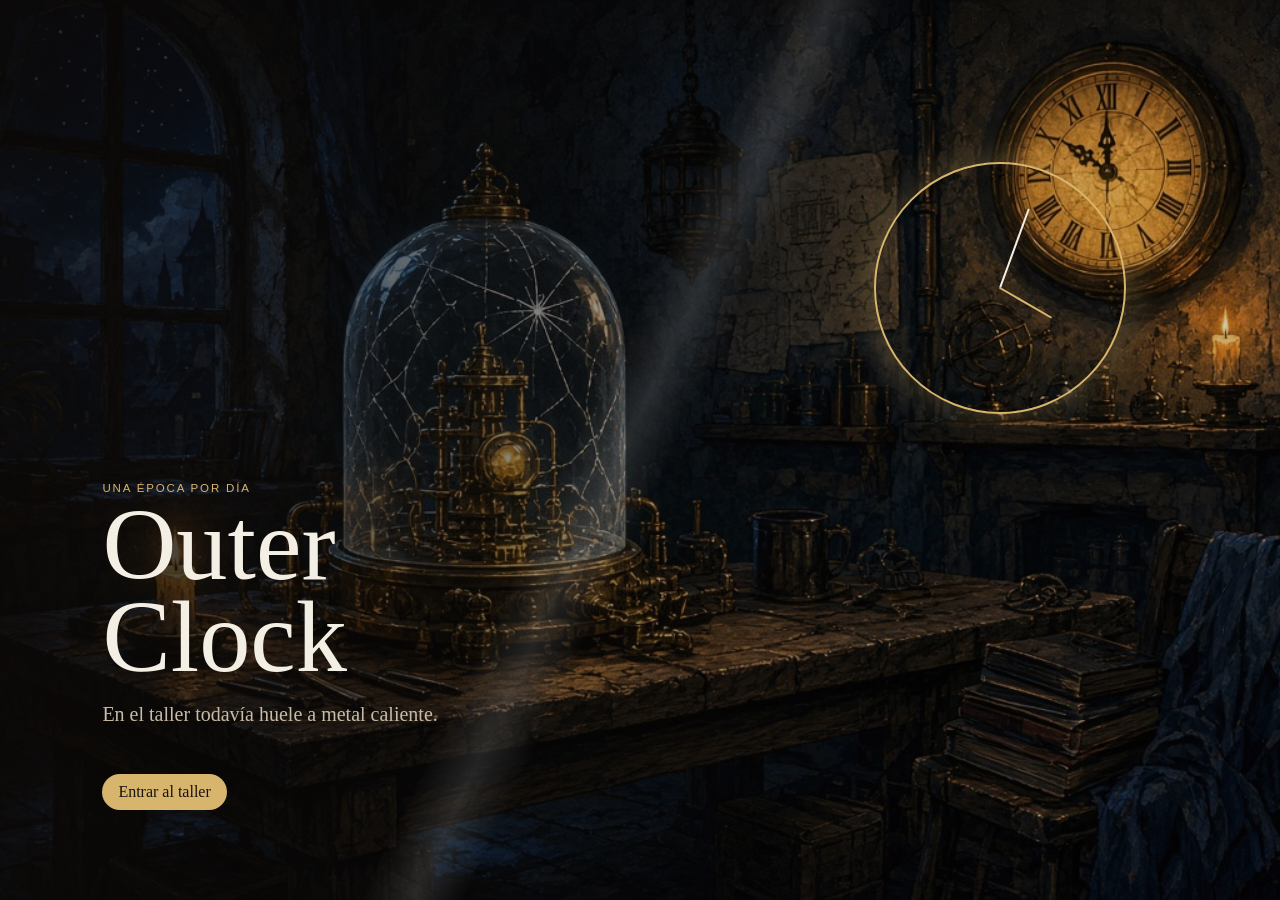
==== index.html @ 43955f41 "Publicar la aventura jugable en el navegador, con el ambar y cien epocas. Co-authored-by: Cursor <cu" ====
<!DOCTYPE html>
<html lang="es">
<head>
  <meta charset="utf-8">
  <meta name="viewport" content="width=device-width, initial-scale=1">
  <title>Outer Clock</title>
  <link rel="stylesheet" href="css/game.css">
</head>
<body>
  <section id="intro" aria-label="Entrada">
    <img class="intro-bg" src="img/taller.jpg" alt="">
    <div class="intro-shade"></div>
    <div class="intro-clock" aria-hidden="true"></div>
    <div class="intro-crack" aria-hidden="true"></div>
    <div class="intro-copy">
      <p class="eyebrow">Una época por día</p>
      <h1>Outer Clock</h1>
      <p id="intro-line">En el taller todavía huele a metal caliente.</p>
      <button id="enter" type="button">Entrar al taller</button>
    </div>
  </section>

  <div id="shell" hidden>
    <header class="top">
      <div>
        <p class="eyebrow">Reloj de afuera</p>
        <p id="clock-time">--:--:--</p>
      </div>
      <div class="day-meter">
        <p id="day-left">Queda este día</p>
        <div class="bar"><span id="day-bar"></span></div>
      </div>
      <div>
        <p class="eyebrow">Dentro del mundo</p>
        <p id="inner-clock">El ámbar está quieto</p>
      </div>
    </header>

    <div class="layout">
      <main>
        <section id="scene">
          <div id="scene-bg"></div>
          <div class="scene-copy">
            <p id="scene-when" class="eyebrow"></p>
            <h2 id="scene-title"></h2>
            <p id="scene-place"></p>
          </div>
          <div id="hotspots"></div>
          <div id="dialogue" hidden>
            <p id="dialogue-who"></p>
            <p id="dialogue-text"></p>
            <div id="choices"></div>
          </div>
        </section>
        <p id="toast" role="status"></p>
      </main>

      <aside>
        <figure class="portrait">
          <img id="portrait" src="img/inventor.jpg" alt="El inventor">
          <figcaption>
            <input id="hero-name" type="text" maxlength="24" placeholder="Tu nombre" aria-label="Tu nombre">
            <label class="file">Tu foto
              <input id="photo" type="file" accept="image/*">
            </label>
          </figcaption>
        </figure>

        <section>
          <h3>Misión</h3>
          <p id="mission"></p>
        </section>

        <section>
          <h3>Inventario</h3>
          <ul id="inventory"></ul>
          <button id="combine" type="button">Combinar</button>
        </section>

        <section>
          <h3>Artilugios</h3>
          <ul id="gadgets"></ul>
        </section>

        <section>
          <h3>Bitácora</h3>
          <p id="journal"></p>
          <button id="atlas-open" type="button">Mapa de los cien tiempos</button>
          <button id="retry-future" type="button" hidden>Volver a mirar el futuro</button>
          <button id="wipe" type="button">Borrar esta partida</button>
        </section>
      </aside>
    </div>
  </div>

  <div id="atlas" hidden>
    <div class="atlas-card">
      <header>
        <h2>Cien tiempos</h2>
        <button id="atlas-close" type="button">Cerrar</button>
      </header>
      <p id="atlas-note"></p>
      <div id="atlas-grid"></div>
    </div>
  </div>

  <script src="js/eras.js"></script>
  <script src="js/game.js"></script>
</body>
</html>
---- css/game.css ----
:root {
  --ink: #f4efe4;
  --muted: #c9bba6;
  --brass: #d7b56d;
  --night: #120e0b;
  --panel: rgba(18, 14, 11, 0.78);
  color-scheme: dark;
  font-family: Georgia, "Palatino Linotype", Palatino, serif;
}

* { box-sizing: border-box; }
html, body { margin: 0; min-height: 100%; background: var(--night); color: var(--ink); }
button, input { font: inherit; color: inherit; }
button { cursor: pointer; }
img { max-width: 100%; }

.eyebrow {
  letter-spacing: 0.16em;
  text-transform: uppercase;
  font-family: "Segoe UI", sans-serif;
  font-size: 0.72rem;
  color: var(--brass);
  margin: 0 0 0.3rem;
}

#intro {
  min-height: 100vh;
  display: grid;
  place-items: end start;
  position: relative;
  overflow: hidden;
  background: #120e0b;
}
.intro-bg {
  position: absolute;
  inset: 0;
  width: 100%;
  height: 100%;
  object-fit: cover;
  animation: drift 18s ease-in-out infinite alternate;
}
.intro-shade {
  position: absolute;
  inset: 0;
  background: linear-gradient(90deg, rgba(12, 9, 7, 0.88), rgba(12, 9, 7, 0.2) 70%);
}
.intro-clock {
  position: absolute;
  width: 28vh;
  height: 28vh;
  right: 12vw;
  top: 18vh;
  border: 2px solid var(--brass);
  border-radius: 50%;
  box-shadow: 0 0 40px rgba(215, 181, 109, 0.35);
  animation: pulse 4.8s ease-in-out infinite;
}
.intro-clock::before, .intro-clock::after {
  content: "";
  position: absolute;
  left: 50%;
  top: 50%;
  background: var(--ink);
  transform-origin: center bottom;
}
.intro-clock::before { width: 2px; height: 34%; transform: translate(-50%, -100%) rotate(20deg); }
.intro-clock::after { width: 2px; height: 24%; transform: translate(-50%, -100%) rotate(120deg); background: var(--brass); }
.intro-crack {
  position: absolute;
  inset: 0;
  background: linear-gradient(115deg, transparent 46%, rgba(255,255,255,0.35) 49%, transparent 52%);
  mix-blend-mode: screen;
  opacity: 0;
  animation: crack 18s ease forwards;
}
.intro-copy { position: relative; padding: 8vh 8vw 10vh; max-width: 40rem; }
h1 { font-weight: normal; font-size: clamp(3rem, 8vw, 6.5rem); margin: 0; line-height: 0.9; }
#intro-line { font-size: 1.25rem; min-height: 3.2rem; color: var(--muted); }
#enter, #combine, #atlas-open, #atlas-close, #retry-future, .spot, .choice {
  background: transparent;
  border: 1px solid var(--brass);
  border-radius: 999px;
  padding: 0.55rem 1rem;
}
#enter { background: var(--brass); color: #1a120c; border: 0; }

@keyframes drift { from { transform: scale(1); } to { transform: scale(1.06); } }
@keyframes pulse { 50% { box-shadow: 0 0 70px rgba(215, 181, 109, 0.7); } }
@keyframes crack { 70% { opacity: 0; } 85% { opacity: 1; } 100% { opacity: 0.35; } }

.top {
  display: grid;
  grid-template-columns: 1fr 1.4fr 1fr;
  gap: 1rem;
  padding: 1rem 1.2rem 0;
  align-items: end;
}
#clock-time, #inner-clock, #day-left { margin: 0; font-size: 1.15rem; }
.bar { height: 8px; background: #2a241c; border-radius: 99px; margin-top: 0.4rem; overflow: hidden; }
#day-bar { display: block; height: 100%; width: 0; background: linear-gradient(90deg, #8a5a2a, var(--brass)); }

.layout { display: grid; grid-template-columns: 1fr 300px; gap: 1rem; padding: 1rem; }
#scene {
  position: relative;
  min-height: 68vh;
  border-radius: 18px;
  overflow: hidden;
  background: #1a120c;
}
#scene-bg { position: absolute; inset: 0; background-size: cover; background-position: center; }
#scene.slow #scene-bg { animation: slow-world 24s linear infinite; filter: saturate(0.7); }
#scene.slow .spot { animation: slow-world 24s linear infinite; }
@keyframes slow-world { 50% { transform: translateY(2px); } }
.scene-copy { position: relative; padding: 1.2rem 1.3rem; max-width: 36rem; text-shadow: 0 2px 12px #000; }
#hotspots { position: relative; display: flex; flex-wrap: wrap; gap: 0.6rem; padding: 0 1.2rem 5rem; }
.spot { background: rgba(18, 14, 11, 0.72); }
.spot[disabled] { opacity: 0.45; }
#dialogue {
  position: absolute;
  left: 1rem;
  right: 1rem;
  bottom: 1rem;
  background: var(--panel);
  border: 1px solid rgba(215, 181, 109, 0.4);
  border-radius: 14px;
  padding: 0.8rem 1rem;
}
#choices { display: flex; flex-wrap: wrap; gap: 0.4rem; }
aside section, .portrait {
  background: var(--panel);
  border: 1px solid rgba(215, 181, 109, 0.25);
  border-radius: 14px;
  padding: 0.8rem;
  margin-bottom: 0.7rem;
}
.portrait img { width: 100%; height: 220px; object-fit: cover; border-radius: 10px; }
.portrait.coat img { outline: 8px solid #5c5146; outline-offset: -12px; }
h3 { margin: 0 0 0.4rem; font-weight: normal; color: var(--brass); }
#inventory, #gadgets { list-style: none; padding: 0; margin: 0 0 0.6rem; }
#inventory li, #gadgets li { margin: 0.25rem 0; }
#inventory button.picked { background: var(--brass); color: #1a120c; }
#hero-name, .file {
  display: block;
  width: 100%;
  margin-top: 0.4rem;
  background: transparent;
  border: 0;
  border-bottom: 1px solid var(--brass);
}
.file input { display: block; margin-top: 0.3rem; font-family: "Segoe UI", sans-serif; font-size: 0.8rem; }
#toast { min-height: 1.4rem; color: var(--brass); }
#atlas {
  position: fixed;
  inset: 0;
  background: rgba(8, 6, 5, 0.82);
  display: grid;
  place-items: center;
  padding: 1rem;
}
#atlas[hidden], #shell[hidden], #dialogue[hidden], #intro[hidden] { display: none; }
.atlas-card {
  width: min(980px, 100%);
  max-height: 88vh;
  overflow: auto;
  background: #1a140f;
  border-radius: 16px;
  padding: 1rem;
  border: 1px solid var(--brass);
}
.atlas-card header { display: flex; justify-content: space-between; align-items: center; }
#atlas-grid { display: grid; grid-template-columns: repeat(auto-fill, minmax(140px, 1fr)); gap: 0.45rem; }
.era-cell {
  text-align: left;
  border-radius: 10px;
  padding: 0.45rem;
  border: 1px solid rgba(255,255,255,0.15);
  min-height: 92px;
  font-size: 0.82rem;
}
.era-cell small { display: block; opacity: 0.8; }
.era-cell.today { outline: 2px solid var(--brass); }
.era-cell.done { box-shadow: inset 0 0 0 2px #7fbf6a; }

@media (max-width: 860px) {
  .top, .layout { grid-template-columns: 1fr; }
  .intro-clock { display: none; }
}
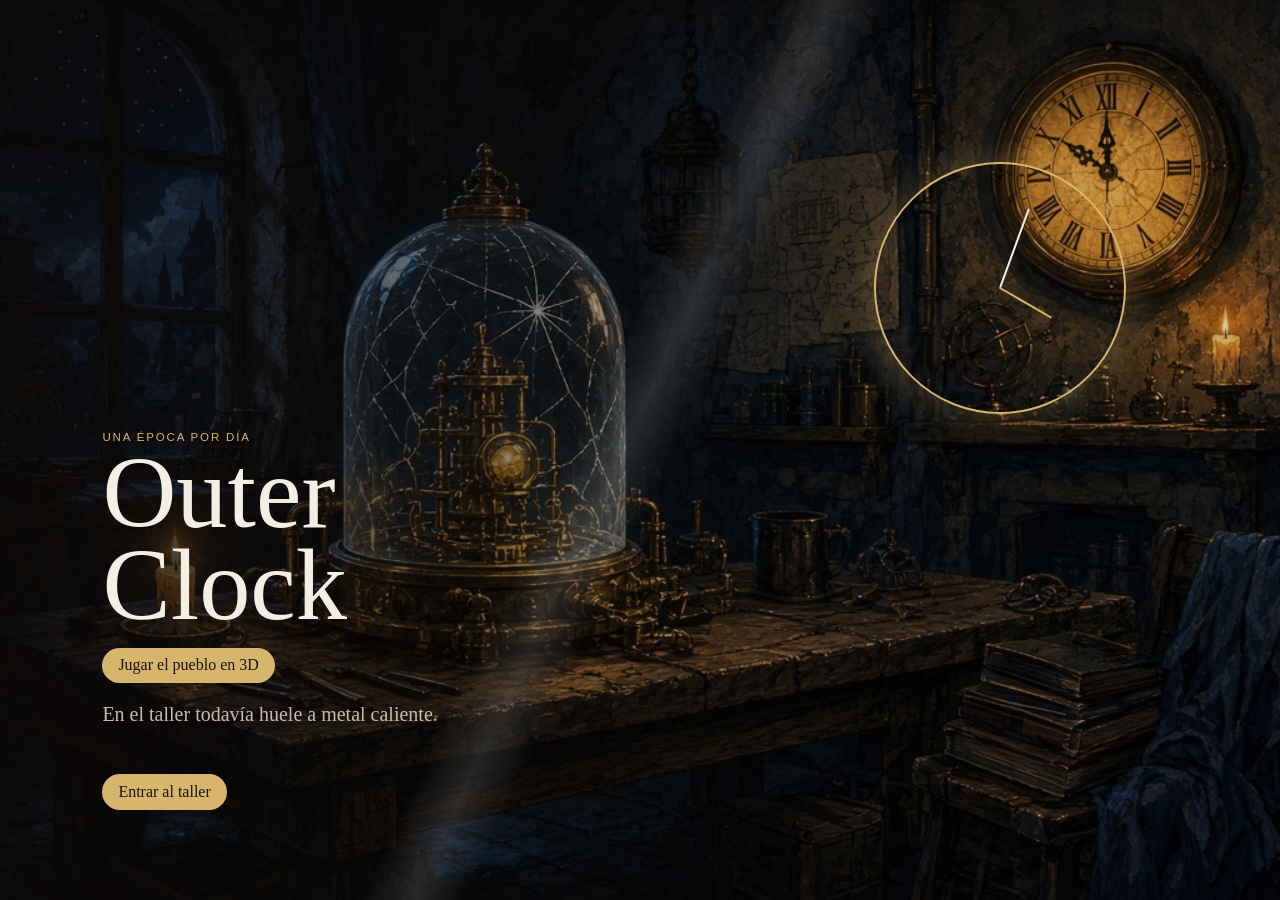
==== commit a00db1de: "Agregar el pueblo 3D jugable con el reloj, el ambar y salas para otra persona. Co-authored-by: Curso" ====
--- a/index.html
+++ b/index.html
@@ -15,6 +15,7 @@
     <div class="intro-copy">
       <p class="eyebrow">Una época por día</p>
       <h1>Outer Clock</h1>
+      <p><a class="play-link" href="play.html">Jugar el pueblo en 3D</a></p>
       <p id="intro-line">En el taller todavía huele a metal caliente.</p>
       <button id="enter" type="button">Entrar al taller</button>
     </div>
@@ -83,6 +84,11 @@
         </section>
 
         <section>
+          <h3>Personaje</h3>
+          <p id="stats"></p>
+        </section>
+
+        <section>
           <h3>Bitácora</h3>
           <p id="journal"></p>
           <button id="atlas-open" type="button">Mapa de los cien tiempos</button>
--- a/css/game.css
+++ b/css/game.css
@@ -82,7 +82,7 @@
   border-radius: 999px;
   padding: 0.55rem 1rem;
 }
-#enter { background: var(--brass); color: #1a120c; border: 0; }
+#enter, .play-link { background: var(--brass); color: #1a120c; border: 0; text-decoration: none; display: inline-block; border-radius: 999px; padding: 0.55rem 1rem; }
 
 @keyframes drift { from { transform: scale(1); } to { transform: scale(1.06); } }
 @keyframes pulse { 50% { box-shadow: 0 0 70px rgba(215, 181, 109, 0.7); } }
@@ -108,6 +108,18 @@
   background: #1a120c;
 }
 #scene-bg { position: absolute; inset: 0; background-size: cover; background-position: center; }
+#scene[data-look="cueva"] { font-family: Georgia, serif; }
+#scene[data-look="cueva"] #scene-bg { filter: sepia(0.45) contrast(1.15); }
+#scene[data-look="rio"] #scene-bg { filter: saturate(1.2) hue-rotate(8deg); }
+#scene[data-look="polvo"] #scene-bg { filter: sepia(0.35); }
+#scene[data-look="burgo"] .spot { border-radius: 2px; }
+#scene[data-look="marea"] #scene-bg { filter: hue-rotate(150deg) saturate(0.8); }
+#scene[data-look="imprenta"] #scene-bg { filter: grayscale(0.35) contrast(1.2); }
+#scene[data-look="vapor"] #scene-bg { filter: contrast(1.2) saturate(0.7); }
+#scene[data-look="ondas"] #scene-bg { filter: hue-rotate(190deg); }
+#scene[data-look="partida"] #scene-bg { filter: grayscale(0.55); }
+#scene[data-look="despues"] #scene-bg { filter: saturate(0.85) brightness(1.05); }
+#scene[data-look="taller"] .spot { border-color: #d7b56d; }
 #scene.slow #scene-bg { animation: slow-world 24s linear infinite; filter: saturate(0.7); }
 #scene.slow .spot { animation: slow-world 24s linear infinite; }
 @keyframes slow-world { 50% { transform: translateY(2px); } }
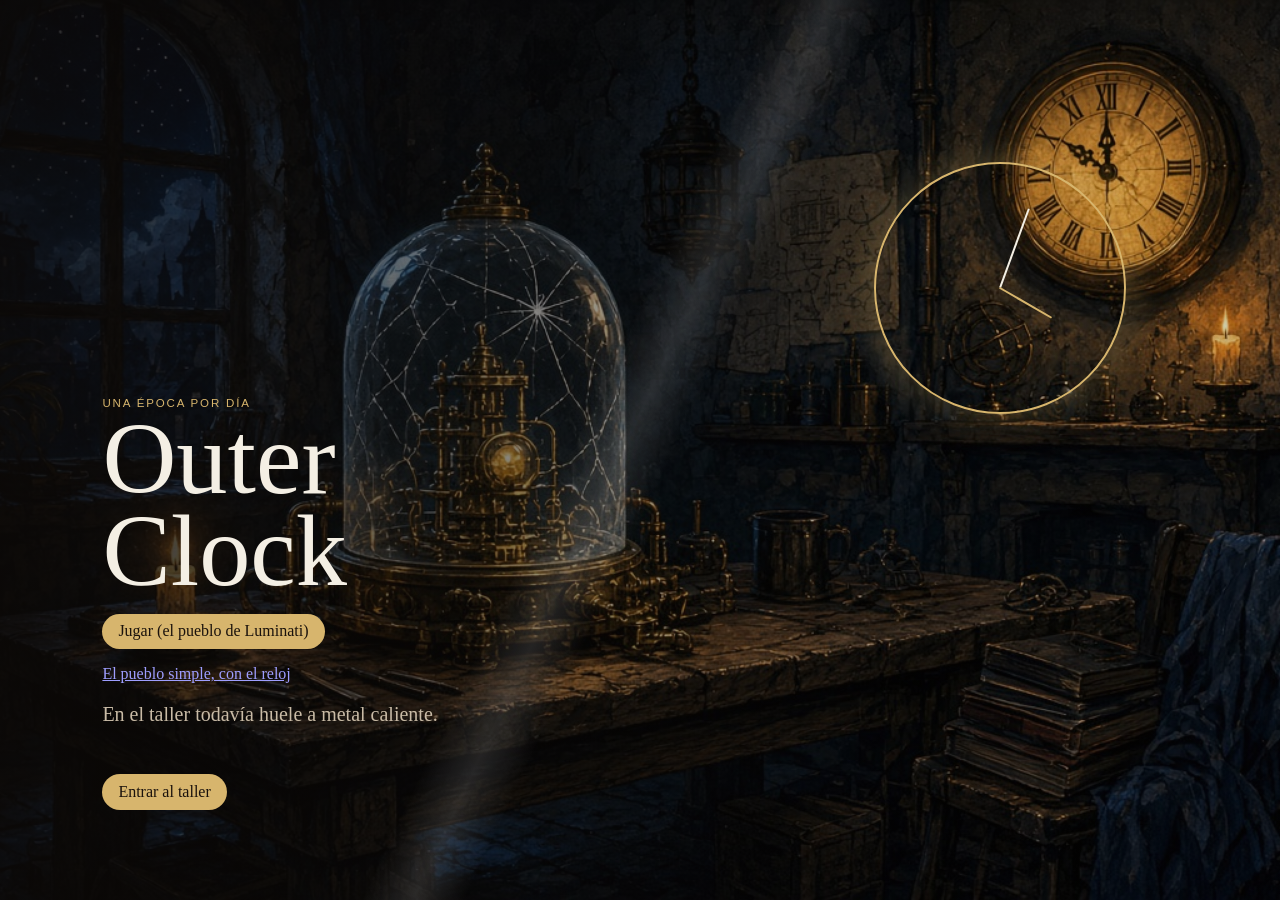
==== commit 7478dbe5: "Publicar el pueblo de Luminati para jugarlo ya en el navegador. La historia del reloj queda en la ve" ====
--- a/index.html
+++ b/index.html
@@ -15,7 +15,8 @@
     <div class="intro-copy">
       <p class="eyebrow">Una época por día</p>
       <h1>Outer Clock</h1>
-      <p><a class="play-link" href="play.html">Jugar el pueblo en 3D</a></p>
+      <p><a class="play-link" href="town/game.html?campaign=emberfall-interiors&amp;autostart=1">Jugar (el pueblo de Luminati)</a></p>
+      <p><a href="play.html">El pueblo simple, con el reloj</a></p>
       <p id="intro-line">En el taller todavía huele a metal caliente.</p>
       <button id="enter" type="button">Entrar al taller</button>
     </div>
